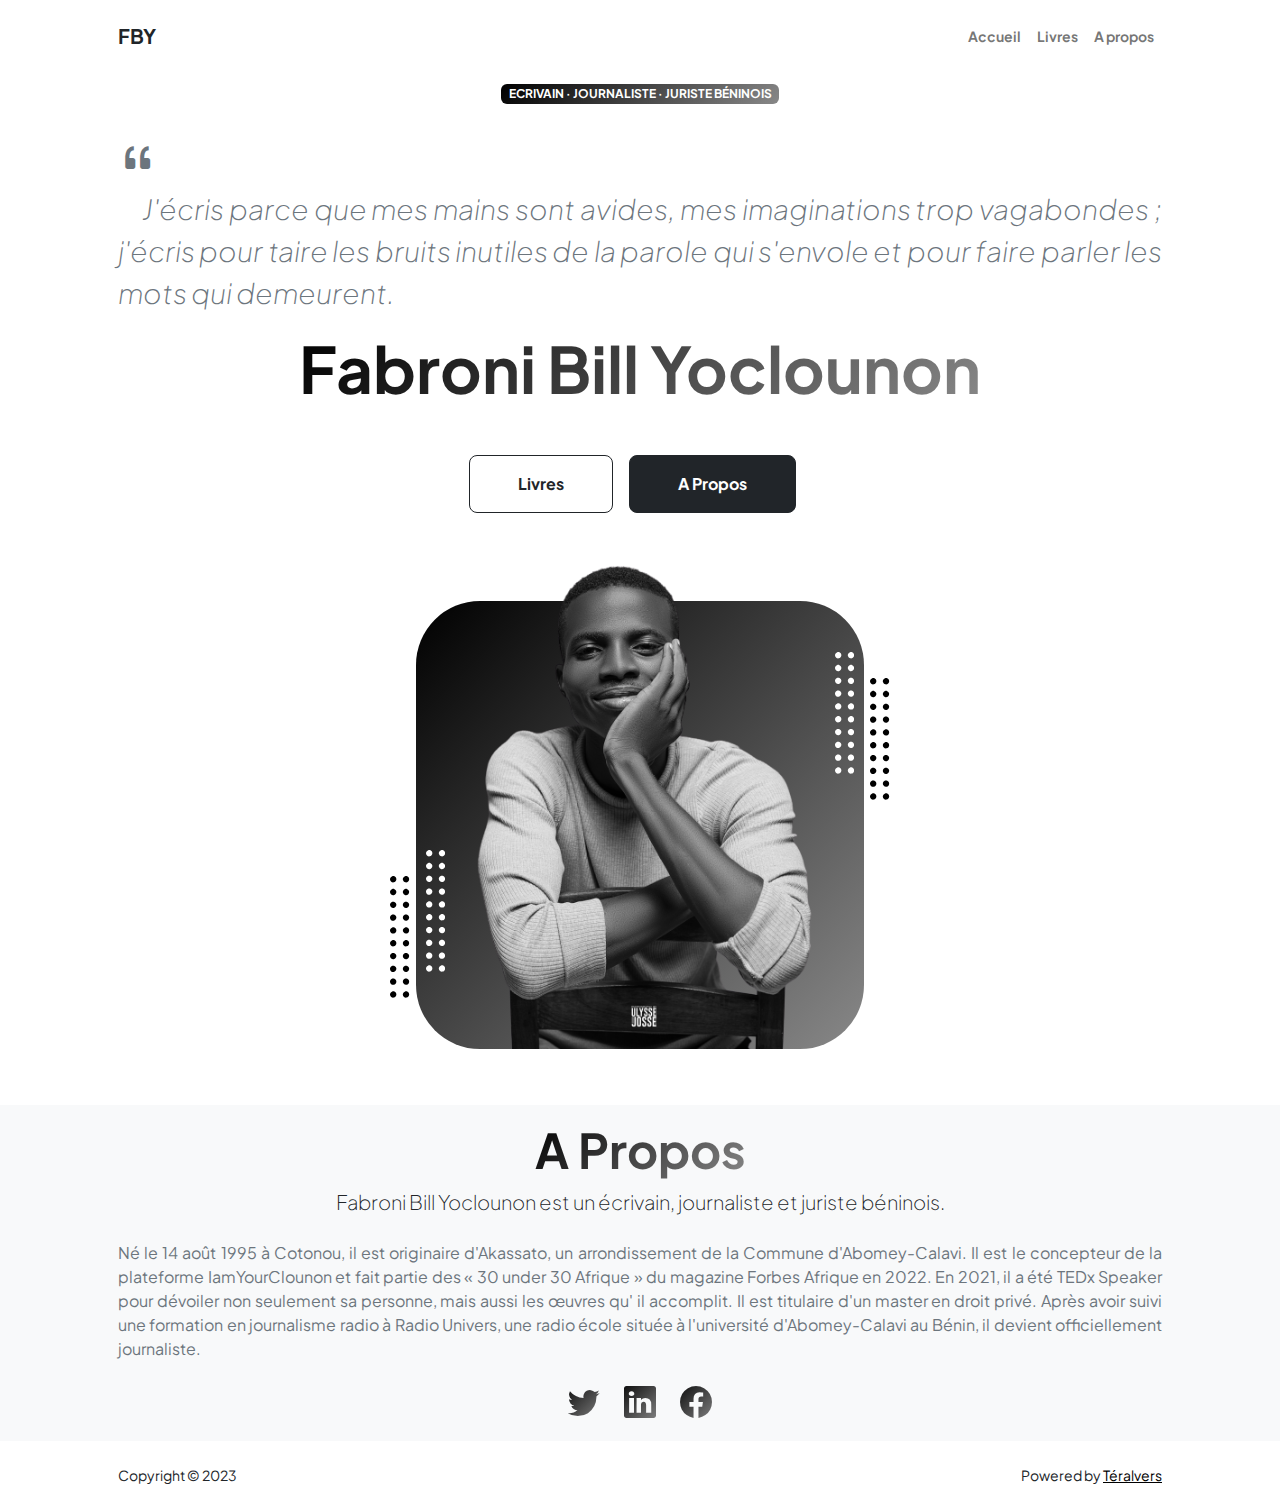
==== index.html @ c837c79a "Taille Image Modifiée" ====
<!DOCTYPE html>
<html lang="en">

<head>
    <meta charset="utf-8" />
    <meta name="viewport" content="width=device-width, initial-scale=1, shrink-to-fit=no" />
    <meta name="description" content="" />
    <meta name="author" content="" />
    <title>Fabroni Bill Yoclounon</title>
    <!-- Favicon-->
    <link rel="icon" type="image/x-icon" href="assets/IMG_20220624_211317-removebg-preview.png" />
    <!-- Custom Google font-->
    <link rel="preconnect" href="https://fonts.googleapis.com" />
    <link rel="preconnect" href="https://fonts.gstatic.com" crossorigin />
    <link
        href="https://fonts.googleapis.com/css2?family=Plus+Jakarta+Sans:wght@100;200;300;400;500;600;700;800;900&amp;display=swap"
        rel="stylesheet" />
    <!-- Bootstrap icons-->
    <link href="https://cdn.jsdelivr.net/npm/bootstrap-icons@1.8.1/font/bootstrap-icons.css" rel="stylesheet" />
    <!-- Core theme CSS (includes Bootstrap)-->
    <link href="css/styles.css" rel="stylesheet" />
    <link href="css/personnel.css" rel="stylesheet" />
</head>

<body class="d-flex flex-column h-100">
    <div class="loader">
        <h1 class="display-3 fw-bolder"><span class="text-gradient d-inline">FBY</span></h1>
        <p>Chargement...</p>
    </div>
    <main class="flex-shrink-0">
        <!-- Navigation-->
        <nav class="navbar navbar-expand-lg navbar-light bg-white py-3">
            <div class="container px-5">
                <a class="navbar-brand" href="index.html"><span class="fw-bolder text-dark">FBY
                        </span></a>
                <button class="navbar-toggler" type="button" data-bs-toggle="collapse"
                    data-bs-target="#navbarSupportedContent" aria-controls="navbarSupportedContent"
                    aria-expanded="false" aria-label="Toggle navigation"><span
                        class="navbar-toggler-icon"></span></button>
                <div class="collapse navbar-collapse" id="navbarSupportedContent">
                    <ul class="navbar-nav ms-auto mb-2 mb-lg-0 small fw-bolder">
                        <li class="nav-item"><a class="nav-link" id="accueil_lien" href="#">Accueil</a></li>
                        <li class="nav-item"><a class="nav-link" id="livre_lien"
                                href="#">Livres</a></li>
                        <li class="nav-item"><a class="nav-link" id="a_propos_lien" href="#">A
                                propos</a></li>
                    </ul>
                </div>
            </div>
        </nav>

        <!-- Header-->
        <header class="py-2 accueil">
            <div class="container px-5 pb-5">
                <div class="row gx-5 align-items-center">
                    <div class="col-xxl-5">
                        <!-- Header text content-->
                        <div class="text-center text-xxl-start">
                            <div class="badge bg-gradient-primary-to-secondary text-white mb-4">
                                <div class="text-uppercase">Ecrivain &middot; journaliste &middot; juriste béninois
                                </div>
                            </div>
                            <div class="fs-3 fw-light text-muted" style="text-align: justify;">
                                <i class="bi bi-quote fs-1"></i><br>
                                <i>
                                    <span class="ms-4">
                                        J'écris parce que mes mains sont avides, mes imaginations trop vagabondes ;
                                        j'écris pour taire les bruits inutiles de la parole qui s'envole et pour
                                        faire
                                        parler les mots qui demeurent.
                                    </span>
                                </i>
                            </div>
                            <h1 class="display-3 fw-bolder mb-5 mt-3"><span class="text-gradient d-inline">Fabroni
                                    Bill
                                    Yoclounon</span></h1>
                            <div
                                class="d-grid gap-3 d-sm-flex justify-content-sm-center justify-content-xxl-start mb-3">
                                <a id="livre_lien2" class="btn btn-outline-dark btn-lg px-5 py-3 fs-6 fw-bolder"
                                    href="#">Livres</a>
                                <a id="a_propos_lien2" class="btn btn-dark btn-lg px-5 py-3 me-sm-3 fs-6 fw-bolder"
                                    href="#">A Propos</a>
                            </div>
                        </div>
                    </div>

                    <div class="col-xxl-7">
                        <!-- Header profile picture-->
                        <div class="d-flex justify-content-center mt-2 mt-xxl-0">
                            <div class="profile bg-gradient-primary-to-secondary">
                                <!-- TIP: For best results, use a photo with a transparent background like the demo example below-->
                                <!-- Watch a tutorial on how to do this on YouTube (link)-->
                                <img class="profile-img" src="assets/IMG_20220624_211317-removebg-preview.png"
                                    alt="..." />
                                <img class="profile-img" src="assets/bxill-removebg-preview.png" style="width: 90.5%; border-radius: 0 0 35px 35px;" alt="..." />
                                
                                <div class="dots-1">
                                    <!-- SVG Dots-->
                                    <svg version="1.1" xmlns="http://www.w3.org/2000/svg"
                                        xmlns:xlink="http://www.w3.org/1999/xlink" x="0px" y="0px"
                                        viewBox="0 0 191.6 1215.4" style="enable-background: new 0 0 191.6 1215.4"
                                        xml:space="preserve">
                                        <g transform="translate(0.000000,1280.000000) scale(0.100000,-0.100000)">
                                            <path
                                                d="M227.7,12788.6c-105-35-200-141-222-248c-43-206,163-412,369-369c155,32,275,190,260,339c-11,105-90,213-190,262        C383.7,12801.6,289.7,12808.6,227.7,12788.6z">
                                            </path>
                                            <path
                                                d="M1507.7,12788.6c-151-50-253-216-222-362c25-119,136-230,254-255c194-41,395,142,375,339c-11,105-90,213-190,262        C1663.7,12801.6,1569.7,12808.6,1507.7,12788.6z">
                                            </path>
                                            <path
                                                d="M227.7,11508.6c-105-35-200-141-222-248c-43-206,163-412,369-369c155,32,275,190,260,339c-11,105-90,213-190,262        C383.7,11521.6,289.7,11528.6,227.7,11508.6z">
                                            </path>
                                            <path
                                                d="M1507.7,11508.6c-151-50-253-216-222-362c25-119,136-230,254-255c194-41,395,142,375,339c-11,105-90,213-190,262        C1663.7,11521.6,1569.7,11528.6,1507.7,11508.6z">
                                            </path>
                                            <path
                                                d="M227.7,10228.6c-105-35-200-141-222-248c-43-206,163-412,369-369c155,32,275,190,260,339c-11,105-90,213-190,262        C383.7,10241.6,289.7,10248.6,227.7,10228.6z">
                                            </path>
                                            <path
                                                d="M1507.7,10228.6c-105-35-200-141-222-248c-43-206,163-412,369-369c155,32,275,190,260,339c-11,105-90,213-190,262        C1663.7,10241.6,1569.7,10248.6,1507.7,10228.6z">
                                            </path>
                                            <path
                                                d="M227.7,8948.6c-105-35-200-141-222-248c-43-206,163-412,369-369c155,32,275,190,260,339c-11,105-90,213-190,262        C383.7,8961.6,289.7,8968.6,227.7,8948.6z">
                                            </path>
                                            <path
                                                d="M1507.7,8948.6c-105-35-200-141-222-248c-43-206,163-412,369-369c155,32,275,190,260,339c-11,105-90,213-190,262        C1663.7,8961.6,1569.7,8968.6,1507.7,8948.6z">
                                            </path>
                                            <path
                                                d="M227.7,7668.6c-105-35-200-141-222-248c-43-206,163-412,369-369c155,32,275,190,260,339c-11,105-90,213-190,262        C383.7,7681.6,289.7,7688.6,227.7,7668.6z">
                                            </path>
                                            <path
                                                d="M1507.7,7668.6c-105-35-200-141-222-248c-43-206,163-412,369-369c155,32,275,190,260,339c-11,105-90,213-190,262        C1663.7,7681.6,1569.7,7688.6,1507.7,7668.6z">
                                            </path>
                                            <path
                                                d="M227.7,6388.6c-105-35-200-141-222-248c-43-206,163-412,369-369c155,32,275,190,260,339c-11,105-90,213-190,262        C383.7,6401.6,289.7,6408.6,227.7,6388.6z">
                                            </path>
                                            <path
                                                d="M1507.7,6388.6c-105-35-200-141-222-248c-43-206,163-412,369-369c155,32,275,190,260,339c-11,105-90,213-190,262        C1663.7,6401.6,1569.7,6408.6,1507.7,6388.6z">
                                            </path>
                                            <path
                                                d="M227.7,5108.6c-105-35-200-141-222-248c-43-206,163-412,369-369c155,32,275,190,260,339c-11,105-90,213-190,262        C383.7,5121.6,289.7,5128.6,227.7,5108.6z">
                                            </path>
                                            <path
                                                d="M1507.7,5108.6c-105-35-200-141-222-248c-43-206,163-412,369-369c155,32,275,190,260,339c-11,105-90,213-190,262        C1663.7,5121.6,1569.7,5128.6,1507.7,5108.6z">
                                            </path>
                                            <path
                                                d="M227.7,3828.6c-105-35-200-141-222-248c-43-206,163-412,369-369c155,32,275,190,260,339c-11,105-90,213-190,262        C383.7,3841.6,289.7,3848.6,227.7,3828.6z">
                                            </path>
                                            <path
                                                d="M1507.7,3828.6c-105-35-200-141-222-248c-43-206,163-412,369-369c155,32,275,190,260,339c-11,105-90,213-190,262        C1663.7,3841.6,1569.7,3848.6,1507.7,3828.6z">
                                            </path>
                                            <path
                                                d="M227.7,2548.6c-105-35-200-141-222-248c-43-206,163-412,369-369c155,32,275,190,260,339c-11,105-90,213-190,262        C383.7,2561.6,289.7,2568.6,227.7,2548.6z">
                                            </path>
                                            <path
                                                d="M1507.7,2548.6c-105-35-200-141-222-248c-43-206,163-412,369-369c155,32,275,190,260,339c-11,105-90,213-190,262        C1663.7,2561.6,1569.7,2568.6,1507.7,2548.6z">
                                            </path>
                                            <path
                                                d="M227.7,1268.6c-105-35-200-141-222-248c-43-206,163-412,369-369c155,32,275,190,260,339c-11,105-90,213-190,262        C383.7,1281.6,289.7,1288.6,227.7,1268.6z">
                                            </path>
                                            <path
                                                d="M1507.7,1268.6c-105-35-200-141-222-248c-43-206,163-412,369-369c155,32,275,190,260,339c-11,105-90,213-190,262        C1663.7,1281.6,1569.7,1288.6,1507.7,1268.6z">
                                            </path>
                                        </g>
                                    </svg>
                                    <!-- END of SVG dots-->
                                </div>
                                <div class="dots-2">
                                    <!-- SVG Dots-->
                                    <svg version="1.1" xmlns="http://www.w3.org/2000/svg"
                                        xmlns:xlink="http://www.w3.org/1999/xlink" x="0px" y="0px"
                                        viewBox="0 0 191.6 1215.4" style="enable-background: new 0 0 191.6 1215.4"
                                        xml:space="preserve">
                                        <g transform="translate(0.000000,1280.000000) scale(0.100000,-0.100000)">
                                            <path
                                                d="M227.7,12788.6c-105-35-200-141-222-248c-43-206,163-412,369-369c155,32,275,190,260,339c-11,105-90,213-190,262        C383.7,12801.6,289.7,12808.6,227.7,12788.6z">
                                            </path>
                                            <path
                                                d="M1507.7,12788.6c-151-50-253-216-222-362c25-119,136-230,254-255c194-41,395,142,375,339c-11,105-90,213-190,262        C1663.7,12801.6,1569.7,12808.6,1507.7,12788.6z">
                                            </path>
                                            <path
                                                d="M227.7,11508.6c-105-35-200-141-222-248c-43-206,163-412,369-369c155,32,275,190,260,339c-11,105-90,213-190,262        C383.7,11521.6,289.7,11528.6,227.7,11508.6z">
                                            </path>
                                            <path
                                                d="M1507.7,11508.6c-151-50-253-216-222-362c25-119,136-230,254-255c194-41,395,142,375,339c-11,105-90,213-190,262        C1663.7,11521.6,1569.7,11528.6,1507.7,11508.6z">
                                            </path>
                                            <path
                                                d="M227.7,10228.6c-105-35-200-141-222-248c-43-206,163-412,369-369c155,32,275,190,260,339c-11,105-90,213-190,262        C383.7,10241.6,289.7,10248.6,227.7,10228.6z">
                                            </path>
                                            <path
                                                d="M1507.7,10228.6c-105-35-200-141-222-248c-43-206,163-412,369-369c155,32,275,190,260,339c-11,105-90,213-190,262        C1663.7,10241.6,1569.7,10248.6,1507.7,10228.6z">
                                            </path>
                                            <path
                                                d="M227.7,8948.6c-105-35-200-141-222-248c-43-206,163-412,369-369c155,32,275,190,260,339c-11,105-90,213-190,262        C383.7,8961.6,289.7,8968.6,227.7,8948.6z">
                                            </path>
                                            <path
                                                d="M1507.7,8948.6c-105-35-200-141-222-248c-43-206,163-412,369-369c155,32,275,190,260,339c-11,105-90,213-190,262        C1663.7,8961.6,1569.7,8968.6,1507.7,8948.6z">
                                            </path>
                                            <path
                                                d="M227.7,7668.6c-105-35-200-141-222-248c-43-206,163-412,369-369c155,32,275,190,260,339c-11,105-90,213-190,262        C383.7,7681.6,289.7,7688.6,227.7,7668.6z">
                                            </path>
                                            <path
                                                d="M1507.7,7668.6c-105-35-200-141-222-248c-43-206,163-412,369-369c155,32,275,190,260,339c-11,105-90,213-190,262        C1663.7,7681.6,1569.7,7688.6,1507.7,7668.6z">
                                            </path>
                                            <path
                                                d="M227.7,6388.6c-105-35-200-141-222-248c-43-206,163-412,369-369c155,32,275,190,260,339c-11,105-90,213-190,262        C383.7,6401.6,289.7,6408.6,227.7,6388.6z">
                                            </path>
                                            <path
                                                d="M1507.7,6388.6c-105-35-200-141-222-248c-43-206,163-412,369-369c155,32,275,190,260,339c-11,105-90,213-190,262        C1663.7,6401.6,1569.7,6408.6,1507.7,6388.6z">
                                            </path>
                                            <path
                                                d="M227.7,5108.6c-105-35-200-141-222-248c-43-206,163-412,369-369c155,32,275,190,260,339c-11,105-90,213-190,262        C383.7,5121.6,289.7,5128.6,227.7,5108.6z">
                                            </path>
                                            <path
                                                d="M1507.7,5108.6c-105-35-200-141-222-248c-43-206,163-412,369-369c155,32,275,190,260,339c-11,105-90,213-190,262        C1663.7,5121.6,1569.7,5128.6,1507.7,5108.6z">
                                            </path>
                                            <path
                                                d="M227.7,3828.6c-105-35-200-141-222-248c-43-206,163-412,369-369c155,32,275,190,260,339c-11,105-90,213-190,262        C383.7,3841.6,289.7,3848.6,227.7,3828.6z">
                                            </path>
                                            <path
                                                d="M1507.7,3828.6c-105-35-200-141-222-248c-43-206,163-412,369-369c155,32,275,190,260,339c-11,105-90,213-190,262        C1663.7,3841.6,1569.7,3848.6,1507.7,3828.6z">
                                            </path>
                                            <path
                                                d="M227.7,2548.6c-105-35-200-141-222-248c-43-206,163-412,369-369c155,32,275,190,260,339c-11,105-90,213-190,262        C383.7,2561.6,289.7,2568.6,227.7,2548.6z">
                                            </path>
                                            <path
                                                d="M1507.7,2548.6c-105-35-200-141-222-248c-43-206,163-412,369-369c155,32,275,190,260,339c-11,105-90,213-190,262        C1663.7,2561.6,1569.7,2568.6,1507.7,2548.6z">
                                            </path>
                                            <path
                                                d="M227.7,1268.6c-105-35-200-141-222-248c-43-206,163-412,369-369c155,32,275,190,260,339c-11,105-90,213-190,262        C383.7,1281.6,289.7,1288.6,227.7,1268.6z">
                                            </path>
                                            <path
                                                d="M1507.7,1268.6c-105-35-200-141-222-248c-43-206,163-412,369-369c155,32,275,190,260,339c-11,105-90,213-190,262        C1663.7,1281.6,1569.7,1288.6,1507.7,1268.6z">
                                            </path>
                                        </g>
                                    </svg>
                                    <!-- END of SVG dots-->
                                </div>
                                <div class="dots-3">
                                    <!-- SVG Dots-->
                                    <svg version="1.1" xmlns="http://www.w3.org/2000/svg"
                                        xmlns:xlink="http://www.w3.org/1999/xlink" x="0px" y="0px"
                                        viewBox="0 0 191.6 1215.4" style="enable-background: new 0 0 191.6 1215.4"
                                        xml:space="preserve">
                                        <g transform="translate(0.000000,1280.000000) scale(0.100000,-0.100000)">
                                            <path
                                                d="M227.7,12788.6c-105-35-200-141-222-248c-43-206,163-412,369-369c155,32,275,190,260,339c-11,105-90,213-190,262        C383.7,12801.6,289.7,12808.6,227.7,12788.6z">
                                            </path>
                                            <path
                                                d="M1507.7,12788.6c-151-50-253-216-222-362c25-119,136-230,254-255c194-41,395,142,375,339c-11,105-90,213-190,262        C1663.7,12801.6,1569.7,12808.6,1507.7,12788.6z">
                                            </path>
                                            <path
                                                d="M227.7,11508.6c-105-35-200-141-222-248c-43-206,163-412,369-369c155,32,275,190,260,339c-11,105-90,213-190,262        C383.7,11521.6,289.7,11528.6,227.7,11508.6z">
                                            </path>
                                            <path
                                                d="M1507.7,11508.6c-151-50-253-216-222-362c25-119,136-230,254-255c194-41,395,142,375,339c-11,105-90,213-190,262        C1663.7,11521.6,1569.7,11528.6,1507.7,11508.6z">
                                            </path>
                                            <path
                                                d="M227.7,10228.6c-105-35-200-141-222-248c-43-206,163-412,369-369c155,32,275,190,260,339c-11,105-90,213-190,262        C383.7,10241.6,289.7,10248.6,227.7,10228.6z">
                                            </path>
                                            <path
                                                d="M1507.7,10228.6c-105-35-200-141-222-248c-43-206,163-412,369-369c155,32,275,190,260,339c-11,105-90,213-190,262        C1663.7,10241.6,1569.7,10248.6,1507.7,10228.6z">
                                            </path>
                                            <path
                                                d="M227.7,8948.6c-105-35-200-141-222-248c-43-206,163-412,369-369c155,32,275,190,260,339c-11,105-90,213-190,262        C383.7,8961.6,289.7,8968.6,227.7,8948.6z">
                                            </path>
                                            <path
                                                d="M1507.7,8948.6c-105-35-200-141-222-248c-43-206,163-412,369-369c155,32,275,190,260,339c-11,105-90,213-190,262        C1663.7,8961.6,1569.7,8968.6,1507.7,8948.6z">
                                            </path>
                                            <path
                                                d="M227.7,7668.6c-105-35-200-141-222-248c-43-206,163-412,369-369c155,32,275,190,260,339c-11,105-90,213-190,262        C383.7,7681.6,289.7,7688.6,227.7,7668.6z">
                                            </path>
                                            <path
                                                d="M1507.7,7668.6c-105-35-200-141-222-248c-43-206,163-412,369-369c155,32,275,190,260,339c-11,105-90,213-190,262        C1663.7,7681.6,1569.7,7688.6,1507.7,7668.6z">
                                            </path>
                                            <path
                                                d="M227.7,6388.6c-105-35-200-141-222-248c-43-206,163-412,369-369c155,32,275,190,260,339c-11,105-90,213-190,262        C383.7,6401.6,289.7,6408.6,227.7,6388.6z">
                                            </path>
                                            <path
                                                d="M1507.7,6388.6c-105-35-200-141-222-248c-43-206,163-412,369-369c155,32,275,190,260,339c-11,105-90,213-190,262        C1663.7,6401.6,1569.7,6408.6,1507.7,6388.6z">
                                            </path>
                                            <path
                                                d="M227.7,5108.6c-105-35-200-141-222-248c-43-206,163-412,369-369c155,32,275,190,260,339c-11,105-90,213-190,262        C383.7,5121.6,289.7,5128.6,227.7,5108.6z">
                                            </path>
                                            <path
                                                d="M1507.7,5108.6c-105-35-200-141-222-248c-43-206,163-412,369-369c155,32,275,190,260,339c-11,105-90,213-190,262        C1663.7,5121.6,1569.7,5128.6,1507.7,5108.6z">
                                            </path>
                                            <path
                                                d="M227.7,3828.6c-105-35-200-141-222-248c-43-206,163-412,369-369c155,32,275,190,260,339c-11,105-90,213-190,262        C383.7,3841.6,289.7,3848.6,227.7,3828.6z">
                                            </path>
                                            <path
                                                d="M1507.7,3828.6c-105-35-200-141-222-248c-43-206,163-412,369-369c155,32,275,190,260,339c-11,105-90,213-190,262        C1663.7,3841.6,1569.7,3848.6,1507.7,3828.6z">
                                            </path>
                                            <path
                                                d="M227.7,2548.6c-105-35-200-141-222-248c-43-206,163-412,369-369c155,32,275,190,260,339c-11,105-90,213-190,262        C383.7,2561.6,289.7,2568.6,227.7,2548.6z">
                                            </path>
                                            <path
                                                d="M1507.7,2548.6c-105-35-200-141-222-248c-43-206,163-412,369-369c155,32,275,190,260,339c-11,105-90,213-190,262        C1663.7,2561.6,1569.7,2568.6,1507.7,2548.6z">
                                            </path>
                                            <path
                                                d="M227.7,1268.6c-105-35-200-141-222-248c-43-206,163-412,369-369c155,32,275,190,260,339c-11,105-90,213-190,262        C383.7,1281.6,289.7,1288.6,227.7,1268.6z">
                                            </path>
                                            <path
                                                d="M1507.7,1268.6c-105-35-200-141-222-248c-43-206,163-412,369-369c155,32,275,190,260,339c-11,105-90,213-190,262        C1663.7,1281.6,1569.7,1288.6,1507.7,1268.6z">
                                            </path>
                                        </g>
                                    </svg>
                                    <!-- END of SVG dots-->
                                </div>
                                <div class="dots-4">
                                    <!-- SVG Dots-->
                                    <svg version="1.1" xmlns="http://www.w3.org/2000/svg"
                                        xmlns:xlink="http://www.w3.org/1999/xlink" x="0px" y="0px"
                                        viewBox="0 0 191.6 1215.4" style="enable-background: new 0 0 191.6 1215.4"
                                        xml:space="preserve">
                                        <g transform="translate(0.000000,1280.000000) scale(0.100000,-0.100000)">
                                            <path
                                                d="M227.7,12788.6c-105-35-200-141-222-248c-43-206,163-412,369-369c155,32,275,190,260,339c-11,105-90,213-190,262        C383.7,12801.6,289.7,12808.6,227.7,12788.6z">
                                            </path>
                                            <path
                                                d="M1507.7,12788.6c-151-50-253-216-222-362c25-119,136-230,254-255c194-41,395,142,375,339c-11,105-90,213-190,262        C1663.7,12801.6,1569.7,12808.6,1507.7,12788.6z">
                                            </path>
                                            <path
                                                d="M227.7,11508.6c-105-35-200-141-222-248c-43-206,163-412,369-369c155,32,275,190,260,339c-11,105-90,213-190,262        C383.7,11521.6,289.7,11528.6,227.7,11508.6z">
                                            </path>
                                            <path
                                                d="M1507.7,11508.6c-151-50-253-216-222-362c25-119,136-230,254-255c194-41,395,142,375,339c-11,105-90,213-190,262        C1663.7,11521.6,1569.7,11528.6,1507.7,11508.6z">
                                            </path>
                                            <path
                                                d="M227.7,10228.6c-105-35-200-141-222-248c-43-206,163-412,369-369c155,32,275,190,260,339c-11,105-90,213-190,262        C383.7,10241.6,289.7,10248.6,227.7,10228.6z">
                                            </path>
                                            <path
                                                d="M1507.7,10228.6c-105-35-200-141-222-248c-43-206,163-412,369-369c155,32,275,190,260,339c-11,105-90,213-190,262        C1663.7,10241.6,1569.7,10248.6,1507.7,10228.6z">
                                            </path>
                                            <path
                                                d="M227.7,8948.6c-105-35-200-141-222-248c-43-206,163-412,369-369c155,32,275,190,260,339c-11,105-90,213-190,262        C383.7,8961.6,289.7,8968.6,227.7,8948.6z">
                                            </path>
                                            <path
                                                d="M1507.7,8948.6c-105-35-200-141-222-248c-43-206,163-412,369-369c155,32,275,190,260,339c-11,105-90,213-190,262        C1663.7,8961.6,1569.7,8968.6,1507.7,8948.6z">
                                            </path>
                                            <path
                                                d="M227.7,7668.6c-105-35-200-141-222-248c-43-206,163-412,369-369c155,32,275,190,260,339c-11,105-90,213-190,262        C383.7,7681.6,289.7,7688.6,227.7,7668.6z">
                                            </path>
                                            <path
                                                d="M1507.7,7668.6c-105-35-200-141-222-248c-43-206,163-412,369-369c155,32,275,190,260,339c-11,105-90,213-190,262        C1663.7,7681.6,1569.7,7688.6,1507.7,7668.6z">
                                            </path>
                                            <path
                                                d="M227.7,6388.6c-105-35-200-141-222-248c-43-206,163-412,369-369c155,32,275,190,260,339c-11,105-90,213-190,262        C383.7,6401.6,289.7,6408.6,227.7,6388.6z">
                                            </path>
                                            <path
                                                d="M1507.7,6388.6c-105-35-200-141-222-248c-43-206,163-412,369-369c155,32,275,190,260,339c-11,105-90,213-190,262        C1663.7,6401.6,1569.7,6408.6,1507.7,6388.6z">
                                            </path>
                                            <path
                                                d="M227.7,5108.6c-105-35-200-141-222-248c-43-206,163-412,369-369c155,32,275,190,260,339c-11,105-90,213-190,262        C383.7,5121.6,289.7,5128.6,227.7,5108.6z">
                                            </path>
                                            <path
                                                d="M1507.7,5108.6c-105-35-200-141-222-248c-43-206,163-412,369-369c155,32,275,190,260,339c-11,105-90,213-190,262        C1663.7,5121.6,1569.7,5128.6,1507.7,5108.6z">
                                            </path>
                                            <path
                                                d="M227.7,3828.6c-105-35-200-141-222-248c-43-206,163-412,369-369c155,32,275,190,260,339c-11,105-90,213-190,262        C383.7,3841.6,289.7,3848.6,227.7,3828.6z">
                                            </path>
                                            <path
                                                d="M1507.7,3828.6c-105-35-200-141-222-248c-43-206,163-412,369-369c155,32,275,190,260,339c-11,105-90,213-190,262        C1663.7,3841.6,1569.7,3848.6,1507.7,3828.6z">
                                            </path>
                                            <path
                                                d="M227.7,2548.6c-105-35-200-141-222-248c-43-206,163-412,369-369c155,32,275,190,260,339c-11,105-90,213-190,262        C383.7,2561.6,289.7,2568.6,227.7,2548.6z">
                                            </path>
                                            <path
                                                d="M1507.7,2548.6c-105-35-200-141-222-248c-43-206,163-412,369-369c155,32,275,190,260,339c-11,105-90,213-190,262        C1663.7,2561.6,1569.7,2568.6,1507.7,2548.6z">
                                            </path>
                                            <path
                                                d="M227.7,1268.6c-105-35-200-141-222-248c-43-206,163-412,369-369c155,32,275,190,260,339c-11,105-90,213-190,262        C383.7,1281.6,289.7,1288.6,227.7,1268.6z">
                                            </path>
                                            <path
                                                d="M1507.7,1268.6c-105-35-200-141-222-248c-43-206,163-412,369-369c155,32,275,190,260,339c-11,105-90,213-190,262        C1663.7,1281.6,1569.7,1288.6,1507.7,1268.6z">
                                            </path>
                                        </g>
                                    </svg>
                                    <!-- END of SVG dots-->
                                </div>
                            </div>
                        </div>
                    </div>
                </div>
            </div>
        </header>
        <!-- About Section-->
        <section class="bg-light py-2 accueil" id="a_propos">
            <div class="container px-5">
                <div class="row gx-5 justify-content-center">
                    <div class="col-xxl-8">
                        <div class="text-center my-2">
                            <h2 class="display-5 fw-bolder"><span class="text-gradient d-inline">A Propos</span>
                            </h2>
                            <p class="lead fw-light mb-4">Fabroni Bill Yoclounon est un écrivain, journaliste et
                                juriste
                                béninois.</p>
                            <p class="text-muted" style="text-align: justify;">
                                Né le 14 août 1995 à Cotonou, il est originaire d'Akassato, un arrondissement de la
                                Commune d'Abomey-Calavi. Il est le concepteur de la plateforme IamYourClounon et
                                fait
                                partie des « 30 under 30 Afrique » du magazine Forbes Afrique en 2022. En 2021, il a
                                été
                                TEDx Speaker pour dévoiler non seulement sa personne, mais aussi les œuvres qu' il
                                accomplit.
                                Il est titulaire d'un master en droit privé. Après avoir suivi une formation en
                                journalisme radio à Radio Univers, une radio école située à l'université
                                d'Abomey-Calavi
                                au Bénin, il devient officiellement journaliste.
                            </p>
                            <div class="d-flex justify-content-center fs-2 gap-4">

                                <a class="text-gradient" href="https://twitter.com/FabroniYoc"><i
                                        class="bi bi-twitter"></i></a>

                                <a class="text-gradient"
                                    href="https://www.linkedin.com/in/fabroni-bill-y%C9%94clounon-4b3910178/?originalSubdomain=bj"><i
                                        class="bi bi-linkedin"></i></a>

                                <a class="text-gradient"
                                    href="https://www.facebook.com/fabroni.yoclounon/?locale=fr_FR"><i
                                        class="bi bi-facebook"></i></a>
                            </div>
                        </div>
                    </div>
                </div>
            </div>
        </section>

        <!-- Projects Section-->
        <section class="py-5 livres">
            <div class="container px-5 mb-5">
                <div class="text-center mb-5">
                    <h1 class="display-5 fw-bolder mb-0"><span class="text-gradient d-inline">Mes Livres</span></h1>
                </div>
                <div class="row gx-5 justify-content-center">
                    <div class="col-lg-11 col-xl-9 col-xxl-8">
                        <!-- Project Card 1-->
                        <div class="card overflow-hidden shadow rounded-4 border-0 mb-5">
                            <div class="card-body p-0">
                                <div
                                    class="d-flex flex-lg-row flex-sm-column-reverse flex-xs-column-reverse flex-md-column-reverse align-items-center">
                                    <div class="p-5">
                                        <h2 class="fw-bolder"><i>Ces filles qu'on oublie jamais</i></h2>
                                        <p class="text-justify">
                                            Un recueil de nouvelles paru en 2021 et composé de dix nouvelles qui
                                            décrivent la Femme comme figure de la société. L'auteur écrit d'ailleurs
                                            en 4ème de couverture: <br>

                                            <i>« Chaque femme est un visage de la société. Chaque nouvelle de ce
                                                recueil dépeint une femme, donc une part de notre communauté. »</i>
                                            <br>
                                        </p>
                                        <a href="https://wa.me/22996963800" class="btn btn-dark">Acheter</a>
                                    </div>
                                    <img class="img-fluid" src="assets/livre3.jpg" alt="..." />
                                </div>
                            </div>
                        </div>
                        <!-- Project Card 2-->
                        <div class="card overflow-hidden shadow rounded-4 border-0 mb-5">
                            <div class="card-body p-0">
                                <div
                                    class="d-flex flex-lg-row flex-xs-column-reverse flex-sm-column-reverse align-items-center">
                                    <div class="p-5">
                                        <h2 class="fw-bolder"><i>Les Héritiers du mal</i></h2>
                                        <p class="text-justify">
                                            Deuxième livre de l'auteur paru en 2017 : c'est un théâtre intitulé
                                            <i>Les Héritiers du mal</i> publié dans un recueil de théâtres avec pour
                                            titre « Au nom de tous ces cons ».
                                            Paru sous Les Éditions Plurielles, ce recueil est le fruit de la dixième
                                            édition du Concours national d'écriture « Plumes Dorées ».
                                            Son texte récompensé à ce Concours en 2017 traite de la question des
                                            successions et héritage dans les familles polygamiques au Bénin.
                                        </p>
                                        <a href="https://wa.me/22996963800" class="btn btn-dark">Acheter</a>
                                    </div>
                                    <img class="img-fluid" src="assets/livre1.jpg" alt="..." />
                                </div>
                            </div>
                        </div>

                        <!-- Project Card 2-->
                        <div class="card overflow-hidden shadow rounded-4 border-0">
                            <div class="card-body p-0">
                                <div
                                    class="d-flex flex-lg-row flex-xs-column-reverse flex-sm-column-reverse align-items-center">
                                    <div class="p-5">
                                        <h2 class="fw-bolder"><i>Il n'est pas facile d'être prêtre</i></h2>
                                        <p class="text-justify">
                                            Premier livre de l'auteur paru en 2016 : c'est une Pièce de théâtre
                                            intitulée
                                            <i>Il n'est pas facile d'être prêtre</i> publiée aux Éditions
                                            Nouveautés.
                                            Ce livre trace l'histoire d'une jeune femme amoureuse d'un jeune Prêtre.
                                            Ce livre est parmi les finalistes de la première édition du Grand Prix
                                            Littéraire du Bénin,
                                            une initiative qui récompense les meilleurs acteurs de la chaîne du
                                            livre béninois.
                                        </p>
                                        <a href="https://wa.me/22996963800" class="btn btn-dark">Acheter</a>
                                    </div>
                                    <img class="img-fluid" src="assets/livre1.jpg" alt="..." />
                                </div>
                            </div>
                        </div>
                    </div>
                </div>
            </div>
        </section>
        <!-- Call to action section-->
        <section class="livres py-5 bg-gradient-primary-to-secondary text-white">
            <div class="container px-5 my-5">
                <div class="text-center">
                    <h2 class="display-4 fw-bolder mb-4">Besoin de me joindre ?</h2>
                    <a class="btn btn-outline-light btn-lg px-5 py-3 fs-6 fw-bolder"
                        href="https://wa.me/22996963800">Contactez-moi</a>
                </div>
            </div>
        </section>

    </main>
    <!-- Footer-->
    <footer class="bg-white py-4 mt-auto">
        <div class="container px-5">
            <div class="row align-items-center justify-content-between flex-column flex-sm-row">
                <div class="col-auto">
                    <div class="small m-0">Copyright &copy; 2023</div>
                </div>
                <div class="col-auto small">
                    Powered by
                    <a class="big" style="color: black;" href="#">Téralvers</a>

                </div>
            </div>
        </div>
    </footer>
    <!-- Bootstrap core JS-->
    <script src="https://cdn.jsdelivr.net/npm/bootstrap@5.2.3/dist/js/bootstrap.bundle.min.js"></script>
    <!-- Core theme JS-->
    <script src="js/scripts.js"></script>
    <script src="js/main.js"></script>
</body>

</html>
---- css/personnel.css ----
@media screen and (max-width: 575px) {
    .flex-xs-column-reverse {
        flex-direction: column-reverse !important;
    }
}

.text-justify {
    text-align: justify;
}

.loader {
    position: fixed;
    top: 0;
    bottom: 0;
    left: 0;
    right: 0;
    width: 100%;
    height: 100vh;
    z-index: 5;
    display: flex;
    flex-direction: column;
    justify-content: center;
    align-items: center;
    background-color: white;
}

.loader.end { 
    visibility: hidden;
    transition: visibility 2s ease-in-out;
}
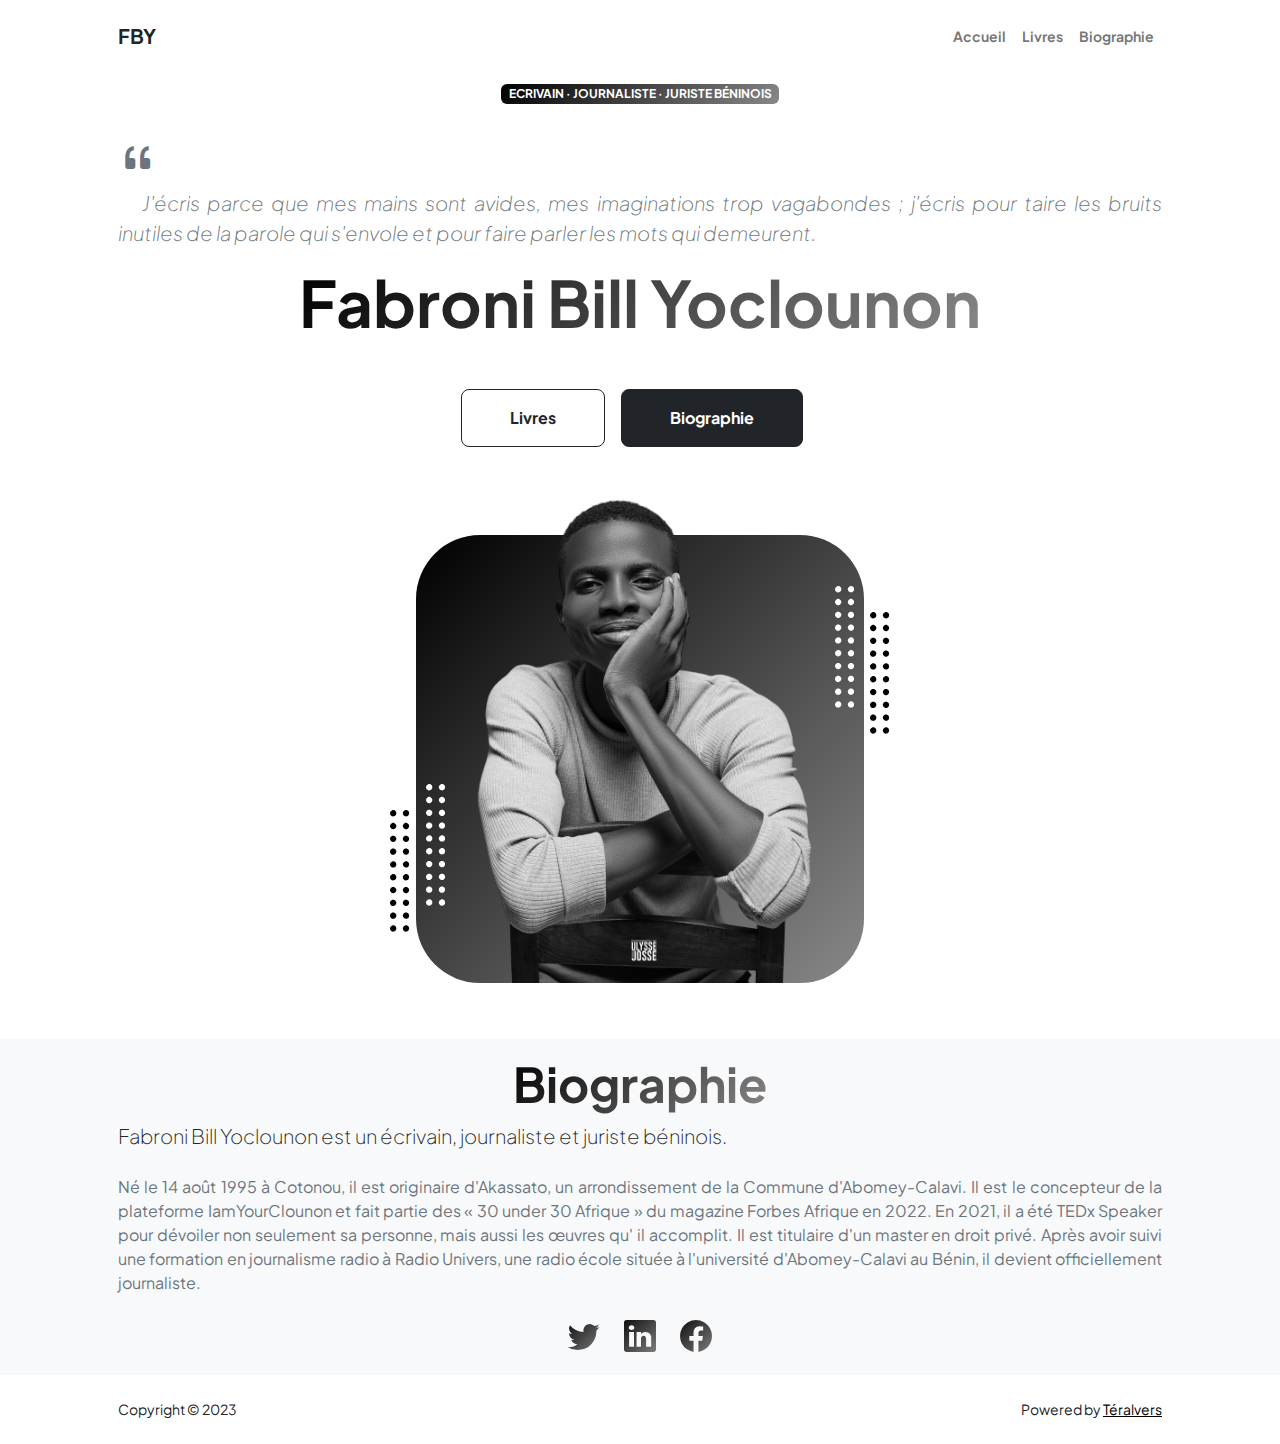
==== commit dde535fb: "Modification du design" ====
--- a/index.html
+++ b/index.html
@@ -42,8 +42,7 @@
                         <li class="nav-item"><a class="nav-link" id="accueil_lien" href="#">Accueil</a></li>
                         <li class="nav-item"><a class="nav-link" id="livre_lien"
                                 href="#">Livres</a></li>
-                        <li class="nav-item"><a class="nav-link" id="a_propos_lien" href="#">A
-                                propos</a></li>
+                        <li class="nav-item"><a class="nav-link" id="a_propos_lien" href="#">Biographie</a></li>
                     </ul>
                 </div>
             </div>
@@ -60,7 +59,7 @@
                                 <div class="text-uppercase">Ecrivain &middot; journaliste &middot; juriste béninois
                                 </div>
                             </div>
-                            <div class="fs-3 fw-light text-muted" style="text-align: justify;">
+                            <div class="fs-5 fw-light text-muted" style="text-align: justify;">
                                 <i class="bi bi-quote fs-1"></i><br>
                                 <i>
                                     <span class="ms-4">
@@ -79,7 +78,7 @@
                                 <a id="livre_lien2" class="btn btn-outline-dark btn-lg px-5 py-3 fs-6 fw-bolder"
                                     href="#">Livres</a>
                                 <a id="a_propos_lien2" class="btn btn-dark btn-lg px-5 py-3 me-sm-3 fs-6 fw-bolder"
-                                    href="#">A Propos</a>
+                                    href="#">Biographie</a>
                             </div>
                         </div>
                     </div>
@@ -92,7 +91,7 @@
                                 <!-- Watch a tutorial on how to do this on YouTube (link)-->
                                 <img class="profile-img" src="assets/IMG_20220624_211317-removebg-preview.png"
                                     alt="..." />
-                                <img class="profile-img" src="assets/bxill-removebg-preview.png" style="width: 90.5%; border-radius: 0 0 35px 35px;" alt="..." />
+                                <img class="profile-img" src="assets/bxill-removebg-preview.png" style="width: 90.5%; border-radius: 0 0 5% 5%;" alt="..." />
                                 
                                 <div class="dots-1">
                                     <!-- SVG Dots-->
@@ -390,9 +389,9 @@
                 <div class="row gx-5 justify-content-center">
                     <div class="col-xxl-8">
                         <div class="text-center my-2">
-                            <h2 class="display-5 fw-bolder"><span class="text-gradient d-inline">A Propos</span>
+                            <h2 class="display-5 fw-bolder"><span class="text-gradient d-inline">Biographie</span>
                             </h2>
-                            <p class="lead fw-light mb-4">Fabroni Bill Yoclounon est un écrivain, journaliste et
+                            <p class="lead fw-light mb-4 fs-5" style="text-align: justify;">Fabroni Bill Yoclounon est un écrivain, journaliste et
                                 juriste
                                 béninois.</p>
                             <p class="text-muted" style="text-align: justify;">
@@ -429,7 +428,7 @@
 
         <!-- Projects Section-->
         <section class="py-5 livres">
-            <div class="container px-5 mb-5">
+            <div class="container px-md-5 px-lg-5 px-sm-5 px-xs-3 mb-5">
                 <div class="text-center mb-5">
                     <h1 class="display-5 fw-bolder mb-0"><span class="text-gradient d-inline">Mes Livres</span></h1>
                 </div>
@@ -440,7 +439,7 @@
                             <div class="card-body p-0">
                                 <div
                                     class="d-flex flex-lg-row flex-sm-column-reverse flex-xs-column-reverse flex-md-column-reverse align-items-center">
-                                    <div class="p-5">
+                                    <div class="p-lg-5 p-md-5 p-sm-5 p-xs-5">
                                         <h2 class="fw-bolder"><i>Ces filles qu'on oublie jamais</i></h2>
                                         <p class="text-justify">
                                             Un recueil de nouvelles paru en 2021 et composé de dix nouvelles qui
@@ -462,7 +461,7 @@
                             <div class="card-body p-0">
                                 <div
                                     class="d-flex flex-lg-row flex-xs-column-reverse flex-sm-column-reverse align-items-center">
-                                    <div class="p-5">
+                                    <div class="p-lg-5 p-md-5 p-sm-5 p-xs-5">
                                         <h2 class="fw-bolder"><i>Les Héritiers du mal</i></h2>
                                         <p class="text-justify">
                                             Deuxième livre de l'auteur paru en 2017 : c'est un théâtre intitulé
@@ -485,7 +484,7 @@
                             <div class="card-body p-0">
                                 <div
                                     class="d-flex flex-lg-row flex-xs-column-reverse flex-sm-column-reverse align-items-center">
-                                    <div class="p-5">
+                                    <div class="p-lg-5 p-md-5 p-sm-5 p-xs-5">
                                         <h2 class="fw-bolder"><i>Il n'est pas facile d'être prêtre</i></h2>
                                         <p class="text-justify">
                                             Premier livre de l'auteur paru en 2016 : c'est une Pièce de théâtre
@@ -510,7 +509,7 @@
         </section>
         <!-- Call to action section-->
         <section class="livres py-5 bg-gradient-primary-to-secondary text-white">
-            <div class="container px-5 my-5">
+            <div class="container px-lg-5 px-md-5 px-sm-5 px-xs-3 my-5">
                 <div class="text-center">
                     <h2 class="display-4 fw-bolder mb-4">Besoin de me joindre ?</h2>
                     <a class="btn btn-outline-light btn-lg px-5 py-3 fs-6 fw-bolder"
--- a/css/personnel.css
+++ b/css/personnel.css
@@ -2,7 +2,17 @@
     .flex-xs-column-reverse {
         flex-direction: column-reverse !important;
     }
+
+    .p-xs-5 {
+        padding: 2rem !important;
+    }
+
+    .px-xs-3 {
+        padding-right: 1rem !important;
+        padding-left: 1rem !important;
+    }
 }
+
 
 .text-justify {
     text-align: justify;
